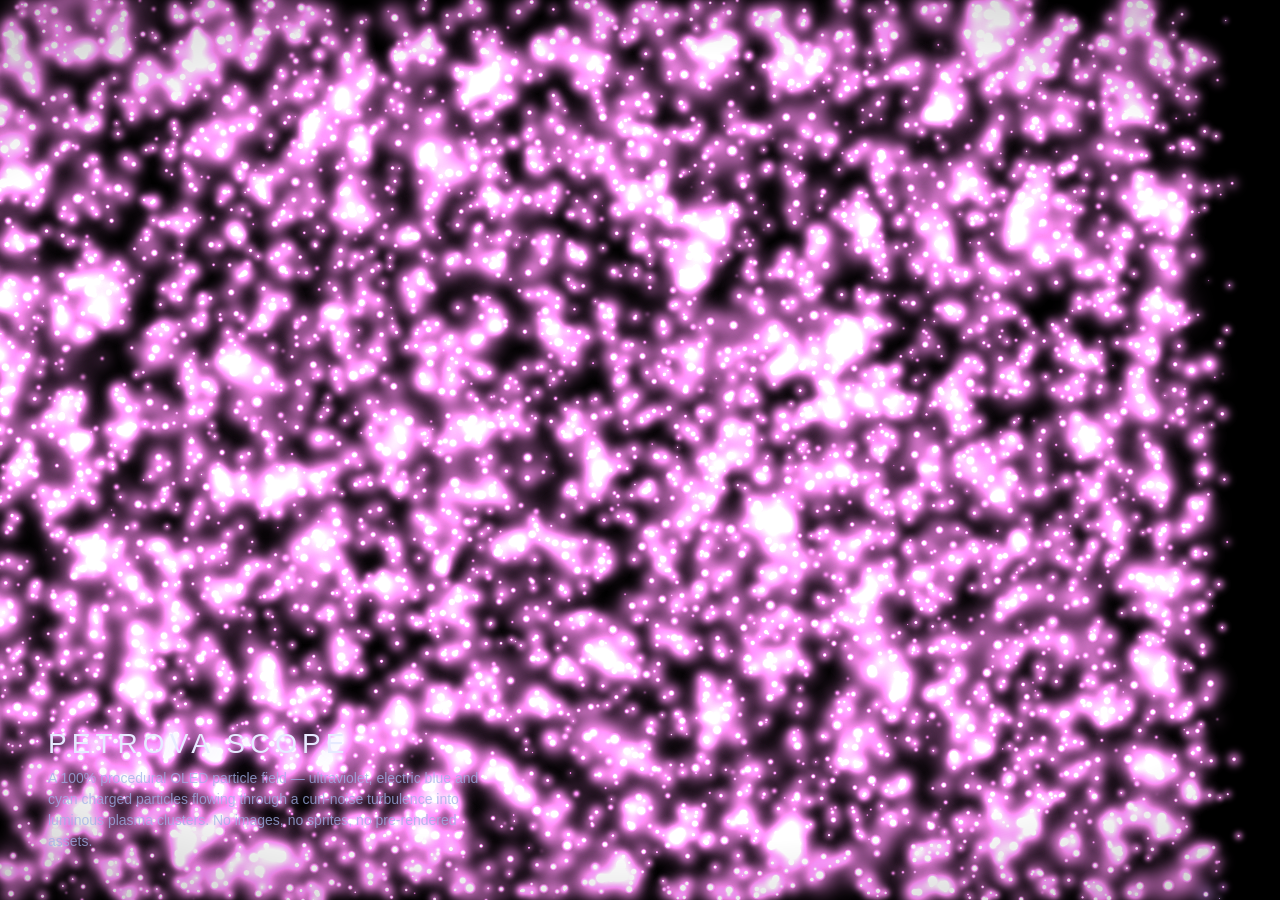
==== index.html @ 01834177 "Add OLED Petrova procedural particle animation (WebGL2, no raster assets) Agent-Logs-Url: https://gi" ====
<!doctype html>
<html lang="en">
<head>
  <meta charset="utf-8" />
  <meta name="viewport" content="width=device-width,initial-scale=1,viewport-fit=cover" />
  <meta name="color-scheme" content="dark" />
  <title>Petrova Scope — Procedural Particle Animation</title>
  <style>
    /* OLED-first: every surface defaults to pure black so the additive
       particle field is the only light source on the page. */
    :root { color-scheme: dark; }
    html, body {
      margin: 0;
      padding: 0;
      width: 100%;
      height: 100%;
      background: #000;
      color: #cfd8ff;
      font-family: -apple-system, BlinkMacSystemFont, "Segoe UI", Inter, Roboto,
                   "Helvetica Neue", Arial, sans-serif;
      overflow: hidden;
    }
    #hero {
      position: fixed;
      inset: 0;
      width: 100%;
      height: 100%;
      background: #000;
    }
    /* Foreground content sits above the animation. Kept minimal so the
       hero remains an animation, not a decoration behind a UI. */
    .overlay {
      position: fixed;
      inset: 0;
      display: flex;
      flex-direction: column;
      justify-content: flex-end;
      padding: clamp(16px, 4vw, 48px);
      pointer-events: none;
      z-index: 2;
    }
    .overlay h1 {
      margin: 0 0 8px 0;
      font-weight: 300;
      letter-spacing: 0.18em;
      font-size: clamp(18px, 2.4vw, 28px);
      text-transform: uppercase;
      color: #e6e9ff;
      text-shadow: 0 0 24px rgba(140, 90, 255, 0.35);
    }
    .overlay p {
      margin: 0;
      max-width: 56ch;
      font-size: clamp(12px, 1.2vw, 14px);
      line-height: 1.5;
      color: #9fb0e8;
      opacity: 0.75;
    }
    /* Very subtle vignette for older OLED panels with edge bloom — the
       center stays absolute black, only the corners darken further. */
    .vignette {
      position: fixed;
      inset: 0;
      pointer-events: none;
      z-index: 1;
      background: radial-gradient(120% 80% at 50% 50%,
                                  rgba(0,0,0,0) 55%,
                                  rgba(0,0,0,0.55) 100%);
    }
  </style>
</head>
<body>
  <!-- Full-screen hero container; the animation canvas is appended here. -->
  <div id="hero" aria-hidden="true"></div>
  <div class="vignette" aria-hidden="true"></div>

  <div class="overlay">
    <h1>Petrova Scope</h1>
    <p>
      A 100% procedural OLED particle field — ultraviolet, electric blue and cyan
      charged particles flowing through a curl-noise turbulence into luminous
      plasma clusters. No images, no sprites, no pre-rendered assets.
    </p>
  </div>

  <script type="module">
    import { createOLEDPetrovaParticles } from './src/OLEDPetrovaParticles.js';

    // Sane defaults — the component picks an OLED-friendly look out of
    // the box. Tweak any of these to taste; see README.md for what each
    // parameter does.
    createOLEDPetrovaParticles(document.getElementById('hero'), {
      particleCount  : 6000,
      speed          : 1.0,
      bloomStrength  : 1.0,
      clumpIntensity : 1.0,
      densityRamp    : 1.0,
      rightSpawnBias : 0.85,
      reducedMotion  : 'auto',
    });
  </script>
</body>
</html>
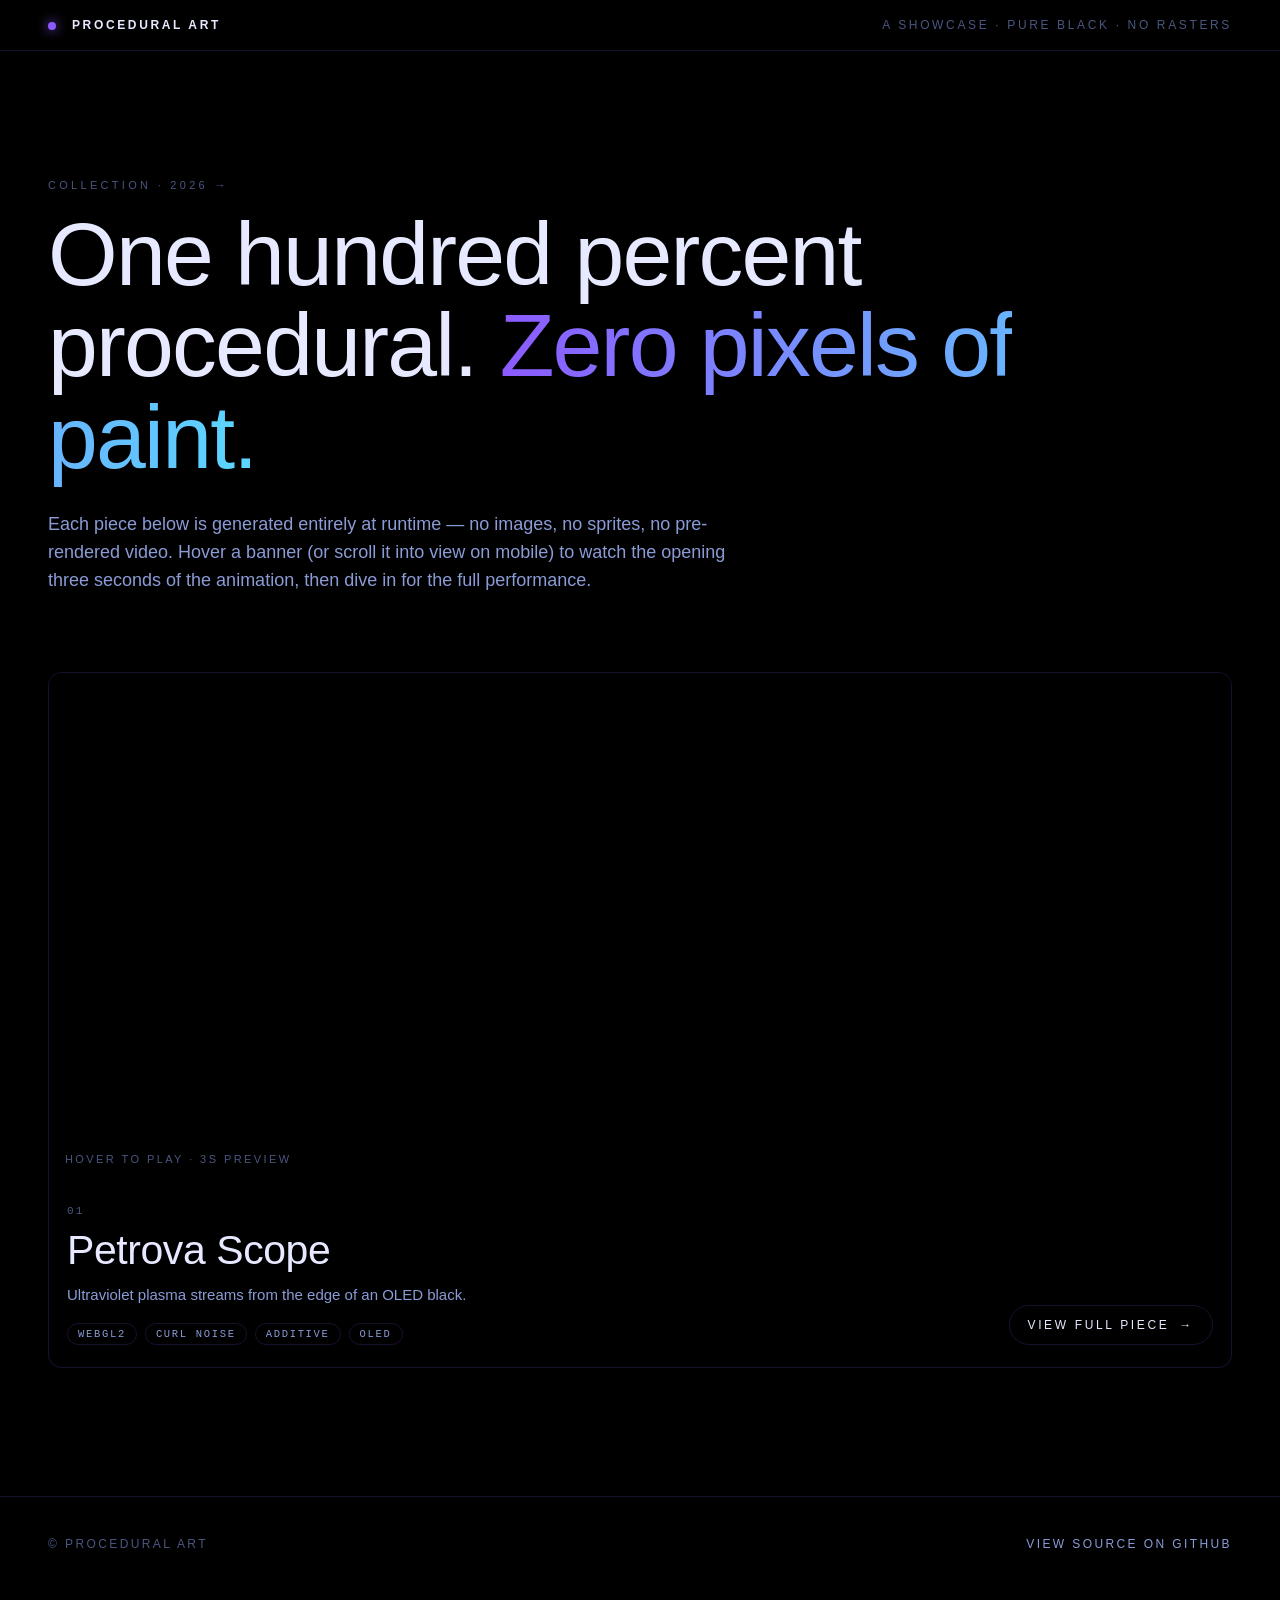
==== commit 66adc442: "Add awwwards-style gallery, 3s preview loops, hover/scroll triggers, 3 breakpoints, GH Pages setup A" ====
--- a/index.html
+++ b/index.html
@@ -4,100 +4,47 @@
   <meta charset="utf-8" />
   <meta name="viewport" content="width=device-width,initial-scale=1,viewport-fit=cover" />
   <meta name="color-scheme" content="dark" />
-  <title>Petrova Scope — Procedural Particle Animation</title>
-  <style>
-    /* OLED-first: every surface defaults to pure black so the additive
-       particle field is the only light source on the page. */
-    :root { color-scheme: dark; }
-    html, body {
-      margin: 0;
-      padding: 0;
-      width: 100%;
-      height: 100%;
-      background: #000;
-      color: #cfd8ff;
-      font-family: -apple-system, BlinkMacSystemFont, "Segoe UI", Inter, Roboto,
-                   "Helvetica Neue", Arial, sans-serif;
-      overflow: hidden;
-    }
-    #hero {
-      position: fixed;
-      inset: 0;
-      width: 100%;
-      height: 100%;
-      background: #000;
-    }
-    /* Foreground content sits above the animation. Kept minimal so the
-       hero remains an animation, not a decoration behind a UI. */
-    .overlay {
-      position: fixed;
-      inset: 0;
-      display: flex;
-      flex-direction: column;
-      justify-content: flex-end;
-      padding: clamp(16px, 4vw, 48px);
-      pointer-events: none;
-      z-index: 2;
-    }
-    .overlay h1 {
-      margin: 0 0 8px 0;
-      font-weight: 300;
-      letter-spacing: 0.18em;
-      font-size: clamp(18px, 2.4vw, 28px);
-      text-transform: uppercase;
-      color: #e6e9ff;
-      text-shadow: 0 0 24px rgba(140, 90, 255, 0.35);
-    }
-    .overlay p {
-      margin: 0;
-      max-width: 56ch;
-      font-size: clamp(12px, 1.2vw, 14px);
-      line-height: 1.5;
-      color: #9fb0e8;
-      opacity: 0.75;
-    }
-    /* Very subtle vignette for older OLED panels with edge bloom — the
-       center stays absolute black, only the corners darken further. */
-    .vignette {
-      position: fixed;
-      inset: 0;
-      pointer-events: none;
-      z-index: 1;
-      background: radial-gradient(120% 80% at 50% 50%,
-                                  rgba(0,0,0,0) 55%,
-                                  rgba(0,0,0,0.55) 100%);
-    }
-  </style>
+  <title>Procedural Art — A showcase of 100% procedural web animations</title>
+  <meta name="description"
+        content="A growing collection of 100% procedural, OLED-friendly web animations. No images, no sprites — every pixel is generated at runtime." />
+  <link rel="stylesheet" href="./styles.css" />
 </head>
 <body>
-  <!-- Full-screen hero container; the animation canvas is appended here. -->
-  <div id="hero" aria-hidden="true"></div>
-  <div class="vignette" aria-hidden="true"></div>
+  <header class="topbar">
+    <div class="topbar__brand">
+      <span class="dot" aria-hidden="true"></span>
+      Procedural Art
+    </div>
+    <div class="topbar__meta">
+      A showcase · pure black · no rasters
+    </div>
+  </header>
 
-  <div class="overlay">
-    <h1>Petrova Scope</h1>
-    <p>
-      A 100% procedural OLED particle field — ultraviolet, electric blue and cyan
-      charged particles flowing through a curl-noise turbulence into luminous
-      plasma clusters. No images, no sprites, no pre-rendered assets.
+  <section class="intro">
+    <p class="intro__eyebrow">Collection · 2026 →</p>
+    <h1 class="intro__title">
+      One hundred percent procedural. <em>Zero pixels of paint.</em>
+    </h1>
+    <p class="intro__lede">
+      Each piece below is generated entirely at runtime — no images, no sprites,
+      no pre-rendered video. Hover a banner (or scroll it into view on mobile)
+      to watch the opening three seconds of the animation, then dive in for the
+      full performance.
     </p>
-  </div>
+  </section>
+
+  <main id="gallery" class="gallery" aria-label="Animation showcase"></main>
+
+  <footer class="foot">
+    <div>© Procedural Art</div>
+    <div>
+      <a href="https://github.com/PeteLevineA/Procedural-art" rel="noopener">View source on GitHub</a>
+    </div>
+  </footer>
 
   <script type="module">
-    import { createOLEDPetrovaParticles } from './src/OLEDPetrovaParticles.js';
-
-    // Sane defaults — the component picks an OLED-friendly look out of
-    // the box. Tweak any of these to taste; see README.md for what each
-    // parameter does.
-    createOLEDPetrovaParticles(document.getElementById('hero'), {
-      particleCount  : 6000,
-      speed          : 1.0,
-      bloomStrength  : 1.0,
-      clumpIntensity : 1.0,
-      densityRamp    : 1.0,
-      rightSpawnBias : 0.85,
-      reducedMotion  : 'auto',
-    });
+    import { buildGallery } from './src/gallery.js';
+    buildGallery(document.getElementById('gallery'));
   </script>
 </body>
 </html>
--- a/styles.css
+++ b/styles.css
@@ -0,0 +1,426 @@
+/* =====================================================================
+ * styles.css — shared styles for the gallery homepage and the
+ * standalone animation pages.
+ *
+ * Three responsive checkpoints, exactly as requested:
+ *   - Mobile   : default styles, then refined for                  <  768px
+ *   - Desktop  : (min-width:  768px) and (max-width: 2559px)
+ *   - 4K / TV  : (min-width: 2560px)
+ *
+ * Design ethos: awwwards-style — pure OLED black, generous whitespace,
+ * one giant feature per scroll, thin uppercase metadata, the work is
+ * the hero. No raster, no images.
+ * ===================================================================== */
+
+:root {
+  color-scheme: dark;
+  --bg: #000;
+  --fg: #e6e9ff;
+  --fg-dim: #8a9bd6;
+  --fg-faint: #4a5680;
+  --accent: #8c5aff;
+  --accent-cyan: #5ad8ff;
+  --line: rgba(140, 90, 255, 0.18);
+  --font-sans: -apple-system, BlinkMacSystemFont, "Segoe UI", Inter, Roboto,
+               "Helvetica Neue", Arial, sans-serif;
+  --font-mono: ui-monospace, SFMono-Regular, "SF Mono", Menlo, Consolas,
+               "Liberation Mono", monospace;
+}
+
+* { box-sizing: border-box; }
+
+html, body {
+  margin: 0;
+  padding: 0;
+  background: var(--bg);
+  color: var(--fg);
+  font-family: var(--font-sans);
+  -webkit-font-smoothing: antialiased;
+  text-rendering: optimizeLegibility;
+}
+
+a {
+  color: inherit;
+  text-decoration: none;
+}
+
+/* ---------------------------------------------------------------------
+ * Top bar — minimal, sticks to the top with a thin underline.
+ * ------------------------------------------------------------------- */
+.topbar {
+  position: sticky;
+  top: 0;
+  z-index: 10;
+  display: flex;
+  align-items: center;
+  justify-content: space-between;
+  padding: 18px clamp(16px, 4vw, 48px);
+  background: rgba(0, 0, 0, 0.65);
+  backdrop-filter: blur(10px);
+  -webkit-backdrop-filter: blur(10px);
+  border-bottom: 1px solid var(--line);
+  font-size: 12px;
+  letter-spacing: 0.22em;
+  text-transform: uppercase;
+  color: var(--fg-dim);
+}
+.topbar__brand {
+  color: var(--fg);
+  font-weight: 600;
+}
+.topbar__brand .dot {
+  display: inline-block;
+  width: 8px; height: 8px;
+  margin-right: 10px;
+  border-radius: 50%;
+  background: var(--accent);
+  box-shadow: 0 0 12px var(--accent);
+  vertical-align: middle;
+}
+.topbar__meta { color: var(--fg-faint); }
+
+/* ---------------------------------------------------------------------
+ * Page intro — awwwards-style oversized statement.
+ * ------------------------------------------------------------------- */
+.intro {
+  padding: clamp(40px, 10vw, 140px) clamp(16px, 4vw, 48px) clamp(24px, 6vw, 80px);
+  max-width: 1600px;
+}
+.intro__eyebrow {
+  font-size: 11px;
+  letter-spacing: 0.3em;
+  text-transform: uppercase;
+  color: var(--fg-faint);
+  margin: 0 0 18px 0;
+}
+.intro__title {
+  margin: 0;
+  font-weight: 300;
+  font-size: clamp(36px, 7vw, 96px);
+  line-height: 1.02;
+  letter-spacing: -0.02em;
+}
+.intro__title em {
+  font-style: normal;
+  background: linear-gradient(90deg, var(--accent), var(--accent-cyan));
+  -webkit-background-clip: text;
+  background-clip: text;
+  color: transparent;
+}
+.intro__lede {
+  margin: 28px 0 0 0;
+  max-width: 68ch;
+  font-size: clamp(14px, 1.5vw, 18px);
+  line-height: 1.55;
+  color: var(--fg-dim);
+}
+
+/* ---------------------------------------------------------------------
+ * Gallery — one big banner per row by default. On wide desktop and 4K
+ * we keep one-per-row but cap the width and add air on the sides; the
+ * intention is "scroll-through showcase", not a tiled grid.
+ * ------------------------------------------------------------------- */
+.gallery {
+  display: flex;
+  flex-direction: column;
+  gap: clamp(28px, 6vw, 72px);
+  padding: 0 clamp(16px, 4vw, 48px) clamp(80px, 10vw, 160px);
+  max-width: 1600px;
+  margin: 0 auto;
+}
+
+/* ---------------------------------------------------------------------
+ * Banner card.
+ * ------------------------------------------------------------------- */
+.banner {
+  position: relative;
+  display: grid;
+  grid-template-rows: auto auto;
+  gap: 18px;
+  background: #000;
+  border: 1px solid var(--line);
+  border-radius: 14px;
+  overflow: hidden;
+  isolation: isolate;
+  transition: border-color 220ms ease, transform 320ms ease;
+}
+.banner:hover,
+.banner.is-playing {
+  border-color: rgba(140, 90, 255, 0.55);
+}
+
+.banner__stage {
+  position: relative;
+  width: 100%;
+  aspect-ratio: 16 / 9;
+  background: #000;
+  /* Subtle ring of the brand color around the stage. */
+  box-shadow:
+    inset 0 0 0 1px rgba(140, 90, 255, 0.08),
+    0 0 0 1px transparent;
+  transition: box-shadow 240ms ease;
+}
+.banner.is-playing .banner__stage {
+  box-shadow:
+    inset 0 0 0 1px rgba(140, 90, 255, 0.25),
+    0 0 60px -10px rgba(140, 90, 255, 0.45);
+}
+
+/* Idle hint that appears only on hover-mode devices when the banner
+ * is NOT yet playing. Tells the user to hover/focus to wake it. */
+.banner__stage::after {
+  content: "Hover to play · 3s preview";
+  position: absolute;
+  left: 16px; bottom: 14px;
+  font-size: 11px;
+  letter-spacing: 0.22em;
+  text-transform: uppercase;
+  color: var(--fg-faint);
+  pointer-events: none;
+  opacity: 1;
+  transition: opacity 240ms ease;
+}
+.banner.is-playing .banner__stage::after { opacity: 0; }
+html[data-trigger-mode="scroll"] .banner__stage::after {
+  content: "Scroll to play · 3s preview";
+}
+
+.banner__meta {
+  display: grid;
+  grid-template-columns: 1fr auto;
+  grid-template-areas:
+    "index   cta"
+    "title   cta"
+    "tagline cta"
+    "tags    cta";
+  gap: 6px 16px;
+  padding: 8px 18px 22px;
+  align-items: end;
+}
+.banner__index {
+  grid-area: index;
+  font-family: var(--font-mono);
+  font-size: 11px;
+  letter-spacing: 0.2em;
+  color: var(--fg-faint);
+}
+.banner__title {
+  grid-area: title;
+  margin: 4px 0 0 0;
+  font-weight: 300;
+  font-size: clamp(22px, 3.2vw, 42px);
+  letter-spacing: -0.01em;
+  color: var(--fg);
+}
+.banner__tagline {
+  grid-area: tagline;
+  margin: 4px 0 0 0;
+  max-width: 56ch;
+  font-size: clamp(13px, 1.2vw, 15px);
+  line-height: 1.5;
+  color: var(--fg-dim);
+}
+.banner__tags {
+  grid-area: tags;
+  display: flex;
+  flex-wrap: wrap;
+  gap: 8px;
+  margin: 10px 0 0 0;
+  padding: 0;
+  list-style: none;
+}
+.banner__tags li {
+  font-family: var(--font-mono);
+  font-size: 10.5px;
+  letter-spacing: 0.16em;
+  text-transform: uppercase;
+  color: var(--fg-dim);
+  padding: 4px 10px;
+  border: 1px solid var(--line);
+  border-radius: 999px;
+}
+.banner__cta {
+  grid-area: cta;
+  align-self: end;
+  display: inline-flex;
+  align-items: center;
+  gap: 10px;
+  padding: 12px 18px;
+  border: 1px solid var(--line);
+  border-radius: 999px;
+  font-size: 12px;
+  letter-spacing: 0.22em;
+  text-transform: uppercase;
+  color: var(--fg);
+  transition: border-color 220ms ease, background 220ms ease, color 220ms ease;
+}
+.banner__cta:hover,
+.banner__cta:focus-visible {
+  border-color: var(--accent);
+  background: rgba(140, 90, 255, 0.08);
+  color: #fff;
+  outline: none;
+}
+
+/* ---------------------------------------------------------------------
+ * Footer
+ * ------------------------------------------------------------------- */
+.foot {
+  padding: 40px clamp(16px, 4vw, 48px) 64px;
+  border-top: 1px solid var(--line);
+  color: var(--fg-faint);
+  font-size: 12px;
+  letter-spacing: 0.2em;
+  text-transform: uppercase;
+  display: flex;
+  justify-content: space-between;
+  flex-wrap: wrap;
+  gap: 16px;
+}
+.foot a { color: var(--fg-dim); }
+.foot a:hover { color: var(--fg); }
+
+/* =====================================================================
+ * Breakpoint 1: Mobile (default, refined here for narrow widths)
+ * ===================================================================== */
+@media (max-width: 767px) {
+  .topbar { font-size: 11px; }
+  .intro { padding-top: clamp(28px, 12vw, 64px); }
+  .banner__stage { aspect-ratio: 4 / 5; } /* taller feels right on phones */
+  .banner__meta {
+    grid-template-columns: 1fr;
+    grid-template-areas:
+      "index"
+      "title"
+      "tagline"
+      "tags"
+      "cta";
+  }
+  .banner__cta {
+    justify-content: center;
+    margin-top: 14px;
+  }
+}
+
+/* =====================================================================
+ * Breakpoint 2: Desktop (the workhorse range)
+ * ===================================================================== */
+@media (min-width: 768px) and (max-width: 2559px) {
+  .gallery { max-width: 1480px; }
+  .banner__stage { aspect-ratio: 21 / 9; } /* cinematic */
+}
+
+/* =====================================================================
+ * Breakpoint 3: 4K / TV
+ * On a 4K display the page would otherwise look small and floaty.
+ * We scale up typography, widen the container, and give banners
+ * more breathing room.
+ * ===================================================================== */
+@media (min-width: 2560px) {
+  :root {
+    --line: rgba(140, 90, 255, 0.22);
+  }
+  .topbar {
+    padding: 28px 80px;
+    font-size: 14px;
+  }
+  .intro {
+    max-width: 2400px;
+    margin: 0 auto;
+    padding: 160px 80px 100px;
+  }
+  .intro__title { font-size: clamp(96px, 5vw, 144px); }
+  .intro__lede  { font-size: 24px; max-width: 90ch; }
+
+  .gallery {
+    max-width: 2400px;
+    gap: 96px;
+    padding: 0 80px 200px;
+  }
+  .banner {
+    border-radius: 22px;
+  }
+  .banner__stage { aspect-ratio: 21 / 9; }
+  .banner__meta { padding: 18px 36px 36px; }
+  .banner__title { font-size: 56px; }
+  .banner__tagline { font-size: 20px; }
+  .banner__tags li { font-size: 14px; padding: 6px 14px; }
+  .banner__cta { font-size: 14px; padding: 16px 26px; }
+  .banner__stage::after { font-size: 14px; left: 28px; bottom: 24px; }
+
+  .foot { padding: 60px 80px 80px; font-size: 14px; }
+}
+
+/* ---------------------------------------------------------------------
+ * Reduced motion: never animate the border/transform transitions; the
+ * particle component itself will fall back to a static frame.
+ * ------------------------------------------------------------------- */
+@media (prefers-reduced-motion: reduce) {
+  .banner,
+  .banner__stage,
+  .banner__cta {
+    transition: none;
+  }
+}
+
+/* ---------------------------------------------------------------------
+ * Standalone immersive page utility classes.
+ * ------------------------------------------------------------------- */
+.immersive { overflow: hidden; }
+.immersive .stage-full {
+  position: fixed;
+  inset: 0;
+  background: #000;
+}
+.immersive .overlay {
+  position: fixed;
+  inset: 0;
+  display: flex;
+  flex-direction: column;
+  justify-content: space-between;
+  padding: clamp(16px, 4vw, 48px);
+  pointer-events: none;
+  z-index: 2;
+}
+.immersive .overlay > * { pointer-events: auto; }
+.immersive .overlay .back {
+  align-self: flex-start;
+  font-size: 12px;
+  letter-spacing: 0.22em;
+  text-transform: uppercase;
+  padding: 10px 16px;
+  border: 1px solid var(--line);
+  border-radius: 999px;
+  color: var(--fg);
+  background: rgba(0, 0, 0, 0.35);
+  backdrop-filter: blur(8px);
+}
+.immersive .overlay .info { max-width: 56ch; }
+.immersive .overlay h1 {
+  margin: 0 0 8px 0;
+  font-weight: 300;
+  letter-spacing: 0.18em;
+  font-size: clamp(18px, 2.4vw, 28px);
+  text-transform: uppercase;
+  text-shadow: 0 0 24px rgba(140, 90, 255, 0.35);
+}
+.immersive .overlay p {
+  margin: 0;
+  font-size: clamp(12px, 1.2vw, 14px);
+  line-height: 1.55;
+  color: var(--fg-dim);
+}
+.immersive .vignette {
+  position: fixed;
+  inset: 0;
+  pointer-events: none;
+  z-index: 1;
+  background: radial-gradient(120% 80% at 50% 50%,
+                              rgba(0,0,0,0) 55%,
+                              rgba(0,0,0,0.55) 100%);
+}
+
+@media (min-width: 2560px) {
+  .immersive .overlay h1 { font-size: 40px; }
+  .immersive .overlay p  { font-size: 20px; max-width: 80ch; }
+}
